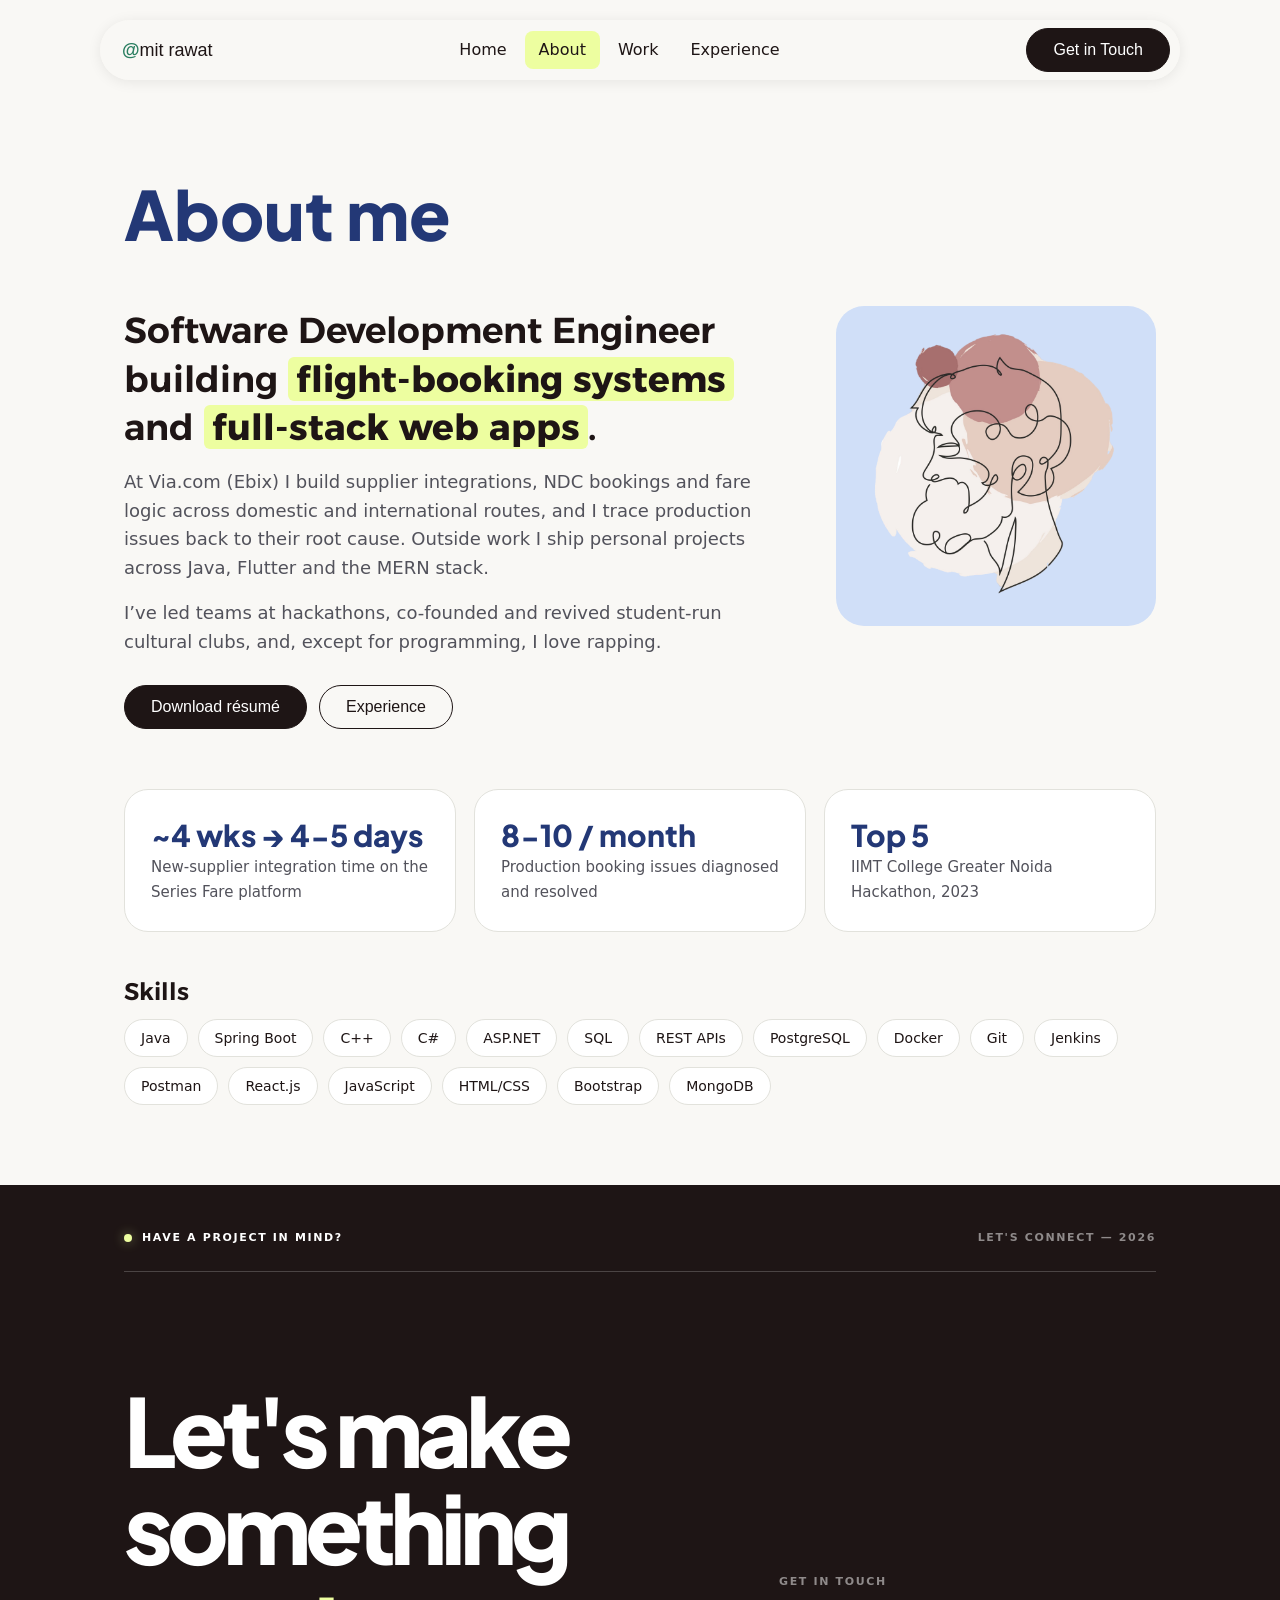
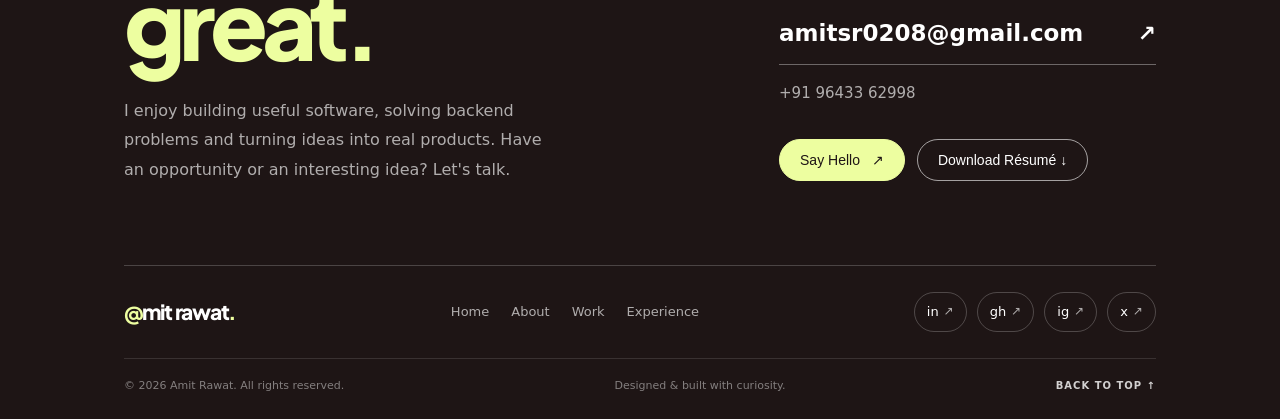
==== about.html @ 2f09c6d2 "first commit" ====
<!DOCTYPE html>
<html lang="en">

<head>
    <meta charset="UTF-8">
    <meta name="viewport" content="width=device-width, initial-scale=1.0">
    <title>About | Amit Rawat</title>
    <link rel="preconnect" href="https://fonts.googleapis.com">
    <link rel="preconnect" href="https://fonts.gstatic.com" crossorigin>
    <link
        href="https://fonts.googleapis.com/css2?family=Alexandria:wght@400;500;600&family=Plus+Jakarta+Sans:wght@500;800&display=swap"
        rel="stylesheet">
    <link href="https://api.fontshare.com/v2/css?f[]=satoshi@400,500,700&display=swap" rel="stylesheet">
    <link rel="stylesheet" href="https://cdnjs.cloudflare.com/ajax/libs/font-awesome/4.7.0/css/font-awesome.min.css">
    <link rel="stylesheet" href="styles.css">
</head>

<body>
    <header class="nav"><a class="logo" href="#" title="click me"><span><span class="clr">@</span>mit rawat</span></a>
        <nav class="links" id="links"><a href="index.html">Home</a><a href="about.html" class=on>About</a><a
                href="work.html">Work</a><a href="experience.html">Experience</a></nav><a class="btn fill"
            href="index.html#contact">Get in Touch</a><button class="burger" id="burger" aria-label="Menu"
            aria-expanded="false"><i class="fa fa-bars"></i></button>
    </header>
    <main>
        <div class="wrap">
            <div class="page-head">
                <h1>About me</h1>
            </div>
            <div class="about">
                <div>
                    <p class="big reveal">Software Development Engineer building <b>flight-booking systems</b> and
                        <b>full-stack web apps</b>.</p>
                    <p class="t reveal">At Via.com (Ebix) I build supplier integrations, NDC bookings and fare logic
                        across domestic and international routes, and I trace production issues back to their root
                        cause. Outside work I ship personal projects across Java, Flutter and the MERN stack.</p>
                    <p class="t reveal">I’ve led teams at hackathons, co-founded and revived student-run cultural clubs,
                        and, except for programming, I love rapping.</p>
                    <div class="acts"><a class="btn fill" href="./resume/amitResume2026.pdf" download>Download
                            résumé</a><a class="btn" href="experience.html">Experience</a></div>
                </div>
                <img src="./images/portrait2.png" alt="Amit Rawat" width="320">
            </div>
            <div class="stats">
                <div class="stat reveal"><b>~4 wks → 4-5 days</b><span>New-supplier integration time on the Series Fare
                        platform</span></div>
                <div class="stat reveal"><b>8-10 / month</b><span>Production booking issues diagnosed and
                        resolved</span></div>
                <div class="stat reveal"><b>Top 5</b><span>IIMT College Greater Noida Hackathon, 2023</span></div>
            </div>
            <h3 class="sub">Skills</h3>
            <div class="chips"><span>Java</span><span>Spring
                    Boot</span><span>C++</span><span>C#</span><span>ASP.NET</span><span>SQL</span><span>REST
                    APIs</span><span>PostgreSQL</span><span>Docker</span><span>Git</span><span>Jenkins</span><span>Postman</span><span>React.js</span><span>JavaScript</span><span>HTML/CSS</span><span>Bootstrap</span><span>MongoDB</span>
            </div>
            <div style="height:40px"></div>
        </div>
    </main>
    
<footer class="contact" id="contact">
    <div class="wrap contact-main">
        <div class="contact-top">
            <span class="contact-eyebrow">
                <span class="status-dot"></span>
                HAVE A PROJECT IN MIND?
            </span>
            <span class="contact-index">LET'S CONNECT — 2026</span>
        </div>

        <div class="contact-content">
            <div class="contact-heading">
                <h2>Let's make<br>something <span>great.</span></h2>
                <p>
                    I enjoy building useful software, solving backend
                    problems and turning ideas into real products.
                    Have an opportunity or an interesting idea?
                    Let's talk.
                </p>
            </div>

            <div class="contact-side">
                <span class="contact-label">GET IN TOUCH</span>

                <a class="contact-email"
                   href="mailto:amitsr0208@gmail.com?subject=Let's%20Connect">
                    amitsr0208@gmail.com
                    <span class="contact-arrow">↗</span>
                </a>

                <a class="contact-phone" href="tel:+919643362998">
                    +91 96433 62998
                </a>

                <div class="contact-actions">
                    <a class="btn fill"
                       href="mailto:amitsr0208@gmail.com?subject=Let's%20Connect">
                        Say Hello <span>↗</span>
                    </a>

                    <a class="btn resume-btn"
                       href="./resume/amitResume2026.pdf"
                       download>
                        Download Résumé ↓
                    </a>
                </div>
            </div>
        </div>

        <div class="contact-bottom">
            <a class="footer-brand" href="#">
                <span>@</span>mit rawat<span class="brand-period">.</span>
            </a>

            <div class="footer-nav">
                <a href="index.html">Home</a>
                <a href="about.html">About</a>
                <a href="work.html">Work</a>
                <a href="experience.html">Experience</a>
            </div>

            <div class="footer-socials">
                <a href="https://www.linkedin.com/in/amit-rawat-47713020"
                   target="_blank" rel="noopener noreferrer"
                   aria-label="LinkedIn">in <span>↗</span></a>

                <a href="https://github.com/Rookie0208"
                   target="_blank" rel="noopener noreferrer"
                   aria-label="GitHub">gh <span>↗</span></a>

                <a href="https://www.instagram.com/amitrawat0208"
                   target="_blank" rel="noopener noreferrer"
                   aria-label="Instagram">ig <span>↗</span></a>

                <a href="https://x.com/AmitRawt1"
                   target="_blank" rel="noopener noreferrer"
                   aria-label="X">x <span>↗</span></a>
            </div>
        </div>

        <div class="footer-legal">
            <span>© 2026 Amit Rawat. All rights reserved.</span>
            <span>Designed & built with curiosity.</span>
            <a href="#top" onclick="window.scrollTo({top: 0, behavior: 'smooth'}); return false;">
                BACK TO TOP ↑
            </a>
        </div>
    </div>
</footer>
    <script src="main.js"></script>
</body>

</html>
---- styles.css ----
:root {
  --bg: #f9f8f5;
  --ink: #1e1515;
  --navy: #233876;
  --mute: #52525b;
  --yellow: #edfea0;
  --blue: #d0dff8;
  --purple: #8982ef;
  --line: #e2e2dc;
  --card: #fff;
}
body.dark {
  --bg: #1c1c1e;
  --ink: #ececec;
  --navy: #a9bbff;
  --mute: #a9a9ad;
  --line: #38383b;
  --card: #2a2a2d;
}
* {
  box-sizing: border-box;
  margin: 0;
  padding: 0;
}
html {
  scroll-behavior: smooth;
  scroll-padding-top: 90px;
}
body {
  font-family: Satoshi, system-ui, sans-serif;
  background: var(--bg);
  color: var(--ink);
  line-height: 1.6;
  -webkit-font-smoothing: antialiased;
  transition:
    background 0.3s,
    color 0.3s;
}
a {
  color: inherit;
  text-decoration: none;
}
img {
  max-width: 100%;
  display: block;
}
h1,
h2,
h3 {
  font-family: Alexandria, sans-serif;
  font-weight: 600;
  line-height: 1.2;
}
.jk {
  font-family: "Plus Jakarta Sans", sans-serif;
}
/* nav */
.nav {
  position: fixed;
  top: 20px;
  left: 50%;
  transform: translateX(-50%);
  z-index: 20;
  width: min(1080px, calc(100% - 24px));
  display: flex;
  align-items: center;
  justify-content: space-between;
  gap: 14px;
  padding: 8px 10px 8px 22px;
  background: color-mix(in srgb, var(--bg) 92%, transparent);
  backdrop-filter: blur(12px);
  border-radius: 114px;
  box-shadow: 0 2px 14px rgba(0, 0, 0, 0.08);
}
.logo {
  font:
    500 18px Satoshi,
    sans-serif;
  cursor: pointer;
}
.logo .clr {
  font-weight: 700;
}
.links {
  display: flex;
  gap: 4px;
}
.links a {
  padding: 6px 14px;
  border-radius: 8px;
  font-weight: 500;
  transition: background 0.2s;
}
.links a:hover,
.links a.on {
  background: var(--yellow);
  color: #1e1515;
}
.btn {
  display: inline-block;
  padding: 12px 26px;
  border-radius: 40px;
  font:
    500 16px Satoshi,
    sans-serif;
  border: 1.5px solid var(--ink);
  cursor: pointer;
  transition: transform 0.2s;
  background: transparent;
  color: var(--ink);
}
.btn:hover {
  transform: translateY(-2px);
}
.btn.fill {
  background: #1e1515;
  color: #fff;
  border-color: #1e1515;
}
body.dark .btn.fill {
  background: #ececec;
  color: #1c1c1e;
  border-color: #ececec;
}
.burger {
  display: none;
  background: none;
  border: 0;
  font-size: 22px;
  color: var(--ink);
  cursor: pointer;
  padding: 6px 10px;
}
.wrap {
  max-width: 1080px;
  margin: 0 auto;
  padding: 0 24px;
}
/* hero: one screen */
.hero {
  min-height: 100vh;
  min-height: 100svh;
  display: flex;
  align-items: center;
  padding: 100px 0 56px;
  position: relative;
}
.hero .wrap {
  width: 100%;
  display: grid;
  grid-template-columns: 1fr auto;
  gap: 48px;
  align-items: center;
}
.hi {
  font-size: 15px;
  letter-spacing: 0.12em;
  text-transform: uppercase;
  color: var(--mute);
}
.hero h1 {
  font:
    500 clamp(44px, 7.4vw, 88px)/1.08 "Plus Jakarta Sans",
    sans-serif;
  color: var(--navy);
  letter-spacing: -1px;
  margin: 10px 0 10px;
}
.hero h1 b {
  font-weight: 800;
}
.hero h2 {
  font:
    500 clamp(18px, 2.2vw, 26px) Alexandria,
    sans-serif;
  color: var(--ink);
}
.lead {
  font-size: clamp(17px, 1.6vw, 20px);
  color: var(--mute);
  max-width: 540px;
  margin-top: 14px;
}
.acts {
  display: flex;
  gap: 12px;
  margin-top: 28px;
  flex-wrap: wrap;
}
.arc {
  position: relative;
  width: min(320px, 42vh);
  aspect-ratio: 1;
}
.arc svg {
  position: absolute;
  inset: 0;
  width: 100%;
  height: 100%;
  animation: spin 26s linear infinite;
}
.arc text {
  font:
    500 9.4px Alexandria,
    sans-serif;
  letter-spacing: 2.5px;
  fill: var(--mute);
}
.arc .ph {
  position: absolute;
  inset: 18%;
  border-radius: 50%;
  background: var(--blue);
  overflow: hidden;
}
.arc .ph img {
  width: 100%;
  height: 100%;
  object-fit: cover;
}
.cue {
  position: absolute;
  bottom: 22px;
  left: 50%;
  transform: translateX(-50%);
  font-size: 13px;
  letter-spacing: 0.14em;
  text-transform: uppercase;
  color: var(--mute);
}
@keyframes spin {
  to {
    transform: rotate(360deg);
  }
}
/* sliding taglines */

/* Scroll-linked sliding taglines */
.slide {
    overflow: hidden;
    min-height: 62vh;
    display: flex;
    flex-direction: column;
    justify-content: center;
    gap: 10px;
    padding: 10vh 0;
}

.line {
    display: flex;
    width: 100%;
    padding: 0 5vw;
    overflow: hidden;
}

.l1 {
    justify-content: flex-start;
}

.l2 {
    justify-content: flex-end;
}

.line span {
    display: block;
    font: 600 clamp(26px, 4.8vw, 66px)/1.25 Alexandria, sans-serif;
    color: var(--ink);
    opacity: 0.8;
    white-space: nowrap;
    will-change: transform;
}

/* Respect reduced-motion preferences */
@media (prefers-reduced-motion: reduce) {
    .line span {
        transform: none !important;
        will-change: auto;
    }
}

@media (max-width: 820px) {
    .line span {
        white-space: normal;
    }

    .line {
        padding: 0 20px;
    }
}

/* projects */
.projects {
  padding: 90px 0 40px;
}
.sec-t {
  font:
    800 clamp(32px, 4.6vw, 52px) "Plus Jakarta Sans",
    sans-serif;
  color: var(--navy);
  text-align: center;
  margin-bottom: 12px;
}
.sec-s {
  text-align: center;
  color: var(--mute);
  font-size: 19px;
  max-width: 640px;
  margin: 0 auto 48px;
}
.stack {
  max-width: 1200px;
  margin: 0 auto;
  padding: 0 20px 14vh;
  display: grid;
  gap: 6vh;
}
.pcard {
  --tc: #fff;
  color: var(--tc);
  position: sticky;
  top: calc(84px + var(--i) * 28px);
  min-height: 78vh;
  border-radius: 36px;
  padding: clamp(24px, 4vw, 52px);
  display: grid;
  grid-template-columns: 0.8fr 1.2fr;
  gap: 40px;
  align-items: center;
  box-shadow: 0 0 30px rgba(0, 0, 0, 0.18);
}
.flat .pcard {
  position: relative;
  top: 0;
  min-height: 68vh;
}
.pcard .no {
  font: 500 15px Alexandria;
  letter-spacing: 0.2em;
  opacity: 0.6;
}
.pcard h3 {
  font-size: clamp(34px, 4.6vw, 64px);
  margin: 10px 0 8px;
  color: var(--tc);
}
.pcard h4 {
  font: 500 17px Satoshi;
  opacity: 0.8;
  margin-bottom: 16px;
}
.pcard p {
  opacity: 0.85;
  margin-bottom: 16px;
  max-width: 440px;
}
.tags span {
  display: inline-block;
  border: 1px solid currentColor;
  opacity: 0.75;
  border-radius: 30px;
  padding: 3px 13px;
  margin: 0 6px 6px 0;
  font-size: 13px;
}
.pcard .btn {
  color: var(--tc);
  border-color: var(--tc);
  margin-top: 10px;
}
.pimg {
  display: flex;
  align-items: center;
  justify-content: center;
  height: 100%;
}
.pimg img {
  width: 100%;
  max-height: 64vh;
  object-fit: contain;
  border-radius: 22px;
}
.p1 {
  background: #2c2c2c;
}
.p2 {
  background: #fdfdfe;
  --tc: #1e1515;
  box-shadow:
    0 0 30px rgba(0, 0, 0, 0.18),
    inset 0 0 0 1px #e2e2dc;
}
.p3 {
  background: #3f698e;
}
.p4 {
  background: #d74383;
}
/* inner pages */
.page-head {
  padding: 170px 0 20px;
}
.page-head h1 {
  font:
    800 clamp(34px, 6vw, 68px) "Plus Jakarta Sans",
    sans-serif;
  color: var(--navy);
}
.page-head p {
  color: var(--mute);
  font-size: 20px;
  max-width: 640px;
  margin-top: 10px;
}
.about {
  display: grid;
  grid-template-columns: 1fr 320px;
  gap: 48px;
  align-items: start;
  padding: 30px 0 40px;
}
.big {
  font: 600 clamp(24px, 3.2vw, 36px)/1.35 Alexandria;
}
.big b {
  background: var(--yellow);
  color: #1e1515;
  padding: 0 8px;
  border-radius: 6px;
}
.about p.t {
  color: var(--mute);
  margin-top: 16px;
  font-size: 18px;
}
.about img {
  border-radius: 28px;
  background: var(--blue);
}
.stats {
  display: grid;
  grid-template-columns: repeat(3, 1fr);
  gap: 18px;
  margin: 20px 0 10px;
}
.stat {
  border-radius: 24px;
  padding: 26px;
  background: var(--card);
  border: 1px solid var(--line);
}
.stat b {
  display: block;
  font: 800 30px "Plus Jakarta Sans";
  color: var(--navy);
}
.stat span {
  color: var(--mute);
  font-size: 15px;
}
.sub {
  font-size: 24px;
  margin: 46px 0 8px;
}
.chips {
  display: flex;
  flex-wrap: wrap;
  gap: 10px;
  margin-top: 12px;
}
.chips span {
  padding: 7px 16px;
  border: 1px solid var(--line);
  background: var(--card);
  border-radius: 30px;
  font-weight: 500;
  font-size: 14px;
}
.tl {
  list-style: none;
  border-left: 2px solid var(--line);
  padding-left: 28px;
  display: grid;
  gap: 40px;
  margin-top: 22px;
}
.tl > li {
  position: relative;
  display: grid;
  grid-template-columns: 190px 1fr;
  gap: 18px;
}
.tl > li::before {
  content: "";
  position: absolute;
  left: -37px;
  top: 8px;
  width: 14px;
  height: 14px;
  border-radius: 50%;
  background: var(--purple);
  border: 3px solid var(--bg);
}
.when {
  color: var(--mute);
  font-size: 15px;
}
.tl h3 {
  font-size: 22px;
}
.tl h3 small {
  font: 500 16px Satoshi;
  color: var(--mute);
}
.tl ul {
  margin: 10px 0 0 18px;
  color: var(--mute);
}
.tl li li {
  margin-bottom: 5px;
}
.tl .tech {
  margin-top: 10px;
  font-size: 14px;
  color: var(--ink);
}
.pgrid {
  display: grid;
  grid-template-columns: repeat(2, 1fr);
  gap: 22px;
  margin-top: 20px;
}
.pt {
  border-radius: 24px;
  padding: 26px 28px;
  background: var(--card);
  border: 1px solid var(--line);
}
.pt h3 {
  font-size: 24px;
  margin-bottom: 8px;
}
.pt p {
  color: var(--mute);
  margin-bottom: 12px;
  font-size: 16px;
}
.pt .tags span {
  opacity: 1;
  border-color: var(--line);
}
/* contact: >60% of screen */

/* =========================================
   CONTACT & FOOTER
========================================= */

.contact {
    --footer-bg: #1e1515;
    background: var(--footer-bg);
    color: #fff;
    min-height: auto;
    display: block;
    padding: 44px 0 24px;
    margin-top: 40px;
    overflow: hidden;
}

.contact .contact-main {
    width: 100%;
}

.contact-top {
    display: flex;
    justify-content: space-between;
    align-items: center;
    gap: 16px;
    padding-bottom: 24px;
    border-bottom: 1px solid rgba(255, 255, 255, 0.2);
}

.contact-eyebrow,
.contact-index,
.contact-label {
    font-size: 11px;
    font-weight: 600;
    letter-spacing: 0.15em;
}

.contact-eyebrow {
    display: inline-flex;
    align-items: center;
    gap: 10px;
}

.status-dot {
    width: 8px;
    height: 8px;
    border-radius: 50%;
    background: #edfea0;
    box-shadow: 0 0 12px rgba(237, 254, 160, 0.45);
}

.contact-index {
    color: rgba(255, 255, 255, 0.5);
}

.contact-content {
    display: grid;
    grid-template-columns: 1.2fr 0.8fr;
    gap: clamp(36px, 7vw, 100px);
    align-items: end;
    padding: clamp(55px, 9vw, 110px) 0 80px;
}

.contact-heading h2 {
    font-family: "Plus Jakarta Sans", sans-serif;
    font-size: clamp(46px, 7.4vw, 96px);
    font-weight: 800;
    line-height: 1.02;
    letter-spacing: -0.065em;
    color: #fff;
}

.contact-heading h2 span {
    color: #edfea0;
}

.contact-heading p {
    max-width: 420px;
    margin-top: 24px;
    color: rgba(255, 255, 255, 0.65);
    font-size: 16px;
    line-height: 1.85;
}

.contact-side {
    display: flex;
    flex-direction: column;
    align-items: flex-start;
    gap: 16px;
    padding-bottom: 4px;
}

.contact-label {
    margin-bottom: 8px;
    color: rgba(255, 255, 255, 0.5);
}

.contact-email {
    display: flex;
    align-items: center;
    justify-content: space-between;
    gap: 14px;
    width: 100%;
    padding-bottom: 12px;
    border-bottom: 1px solid rgba(255, 255, 255, 0.35);
    font-size: clamp(16px, 2vw, 23px);
    font-weight: 600;
    overflow-wrap: anywhere;
    transition: color 0.25s, border-color 0.25s;
}

.contact-arrow {
    flex-shrink: 0;
    font-size: 22px;
    transition: transform 0.25s;
}

.contact-email:hover {
    color: #edfea0;
    border-color: #edfea0;
}

.contact-email:hover .contact-arrow {
    transform: translate(4px, -4px);
}

.contact-phone {
    font-size: 15px;
    color: rgba(255, 255, 255, 0.65);
    transition: color 0.2s;
}

.contact-phone:hover {
    color: #fff;
}

.contact-actions {
    display: flex;
    flex-wrap: wrap;
    gap: 12px;
    margin-top: 18px;
}

.contact .btn {
    display: inline-flex;
    align-items: center;
    justify-content: center;
    gap: 12px;
    padding: 12px 20px;
    border: 1px solid rgba(255, 255, 255, 0.6);
    border-radius: 40px;
    color: #fff;
    font-size: 14px;
    transition: transform 0.2s, background 0.2s, color 0.2s;
}

.contact .btn:hover {
    transform: translateY(-3px);
}

.contact .btn.fill {
    background: #edfea0;
    color: #1e1515;
    border-color: #edfea0;
}

.contact .btn.fill:hover {
    background: #fff;
    border-color: #fff;
}

.contact .resume-btn:hover {
    background: #fff;
    color: #1e1515;
}

.contact-bottom {
    display: flex;
    justify-content: space-between;
    align-items: center;
    flex-wrap: wrap;
    gap: 24px;
    padding: 26px 0;
    border-top: 1px solid rgba(255, 255, 255, 0.2);
}

.footer-brand {
    font-family: "Plus Jakarta Sans", sans-serif;
    font-size: 21px;
    font-weight: 800;
    letter-spacing: -0.06em;
}

.footer-brand > span:first-child {
    color: #edfea0;
}

.footer-brand .brand-period {
    color: #edfea0;
}

.footer-nav,
.footer-socials {
    display: flex;
    flex-wrap: wrap;
    align-items: center;
    gap: 22px;
}

.footer-nav a {
    color: rgba(255, 255, 255, 0.65);
    font-size: 13px;
    transition: color 0.2s;
}

.footer-nav a:hover {
    color: #edfea0;
}

.footer-socials {
    gap: 10px;
}

.footer-socials a {
    display: inline-flex;
    align-items: center;
    gap: 5px;
    padding: 9px 12px;
    border: 1px solid rgba(255, 255, 255, 0.22);
    border-radius: 30px;
    font-size: 13px;
    transition: background 0.2s, color 0.2s, border-color 0.2s;
}

.footer-socials a span {
    font-size: 12px;
    opacity: 0.65;
}

.footer-socials a:hover {
    background: #edfea0;
    color: #1e1515;
    border-color: #edfea0;
}

.footer-legal {
    display: flex;
    justify-content: space-between;
    align-items: center;
    flex-wrap: wrap;
    gap: 12px 24px;
    padding-top: 18px;
    border-top: 1px solid rgba(255, 255, 255, 0.12);
    color: rgba(255, 255, 255, 0.45);
    font-size: 11px;
}

.footer-legal a {
    color: rgba(255, 255, 255, 0.8);
    font-size: 10px;
    font-weight: 600;
    letter-spacing: 0.1em;
    transition: color 0.2s;
}

.footer-legal a:hover {
    color: #edfea0;
}

/* Responsive footer */
@media (max-width: 820px) {
    .contact {
        padding-top: 30px;
    }

    .contact-content {
        grid-template-columns: 1fr;
        gap: 44px;
        padding: 65px 0 55px;
    }

    .contact-heading h2 {
        font-size: clamp(46px, 10vw, 76px);
    }

    .contact-heading p {
        max-width: 500px;
    }

    .contact-side {
        max-width: 500px;
        width: 100%;
    }

    .contact-bottom {
        align-items: flex-start;
        gap: 24px;
    }

    .footer-nav {
        gap: 12px 18px;
    }
}

@media (max-width: 480px) {
    .contact-top {
        align-items: flex-start;
        flex-direction: column;
        gap: 8px;
    }

    .contact-content {
        padding: 52px 0 42px;
    }

    .contact-actions {
        width: 100%;
    }

    .contact-actions .btn {
        padding: 11px 15px;
        font-size: 13px;
    }

    .contact-bottom {
        flex-direction: column;
        gap: 22px;
    }

    .footer-nav {
        gap: 14px;
    }

    .footer-socials {
        gap: 8px;
    }

    .footer-legal {
        flex-direction: column;
        align-items: flex-start;
        gap: 10px;
    }
}

@media (prefers-reduced-motion: reduce) {
    .contact *,
    .contact *::before,
    .contact *::after {
        scroll-behavior: auto !important;
        transition: none !important;
    }
}

/* Navigation transitions */
#site-nav {
    transition:
        top 0.35s ease,
        left 0.35s ease,
        width 0.35s ease,
        padding 0.35s ease,
        border-radius 0.35s ease,
        background 0.35s ease,
        box-shadow 0.35s ease,
        transform 0.35s ease;
}

/* 80% opaque glass navigation */
#site-nav.nav-compact {
    position: fixed;
    top: 18px;
    left: 50%;
    transform: translateX(-50%);
    z-index: 1000;

    width: max-content;
    max-width: calc(100% - 28px);
    padding: 12px 24px;

    background: rgba(255, 255, 255, 0.8);
    backdrop-filter: blur(16px);
    -webkit-backdrop-filter: blur(16px);

    border: 1px solid rgba(128, 128, 128, 0.18);
    border-radius: 999px;
    box-shadow: 0 8px 30px rgba(0, 0, 0, 0.1);

    display: flex;
    align-items: center;
    justify-content: center;
}

/* Hide the logo, contact button and burger in compact mode */
#site-nav.nav-compact .logo,
#site-nav.nav-compact .nav-contact,
#site-nav.nav-compact .burger {
    display: none !important;
}

/* Only the four navigation links remain */
#site-nav.nav-compact #links {
    display: flex !important;
    align-items: center;
    justify-content: center;
    gap: clamp(16px, 3vw, 30px);
    margin: 0;
    padding: 0;
}

/* Compact link styling */
#site-nav.nav-compact #links a {
    white-space: nowrap;
    font-size: 14px;
}

/* Mobile adjustments */
@media (max-width: 600px) {
    #site-nav.nav-compact {
        top: 12px;
        padding: 10px 16px;
        max-width: calc(100% - 20px);
    }

    #site-nav.nav-compact #links {
        gap: clamp(12px, 4vw, 20px);
    }

    #site-nav.nav-compact #links a {
        font-size: 12px;
    }
}
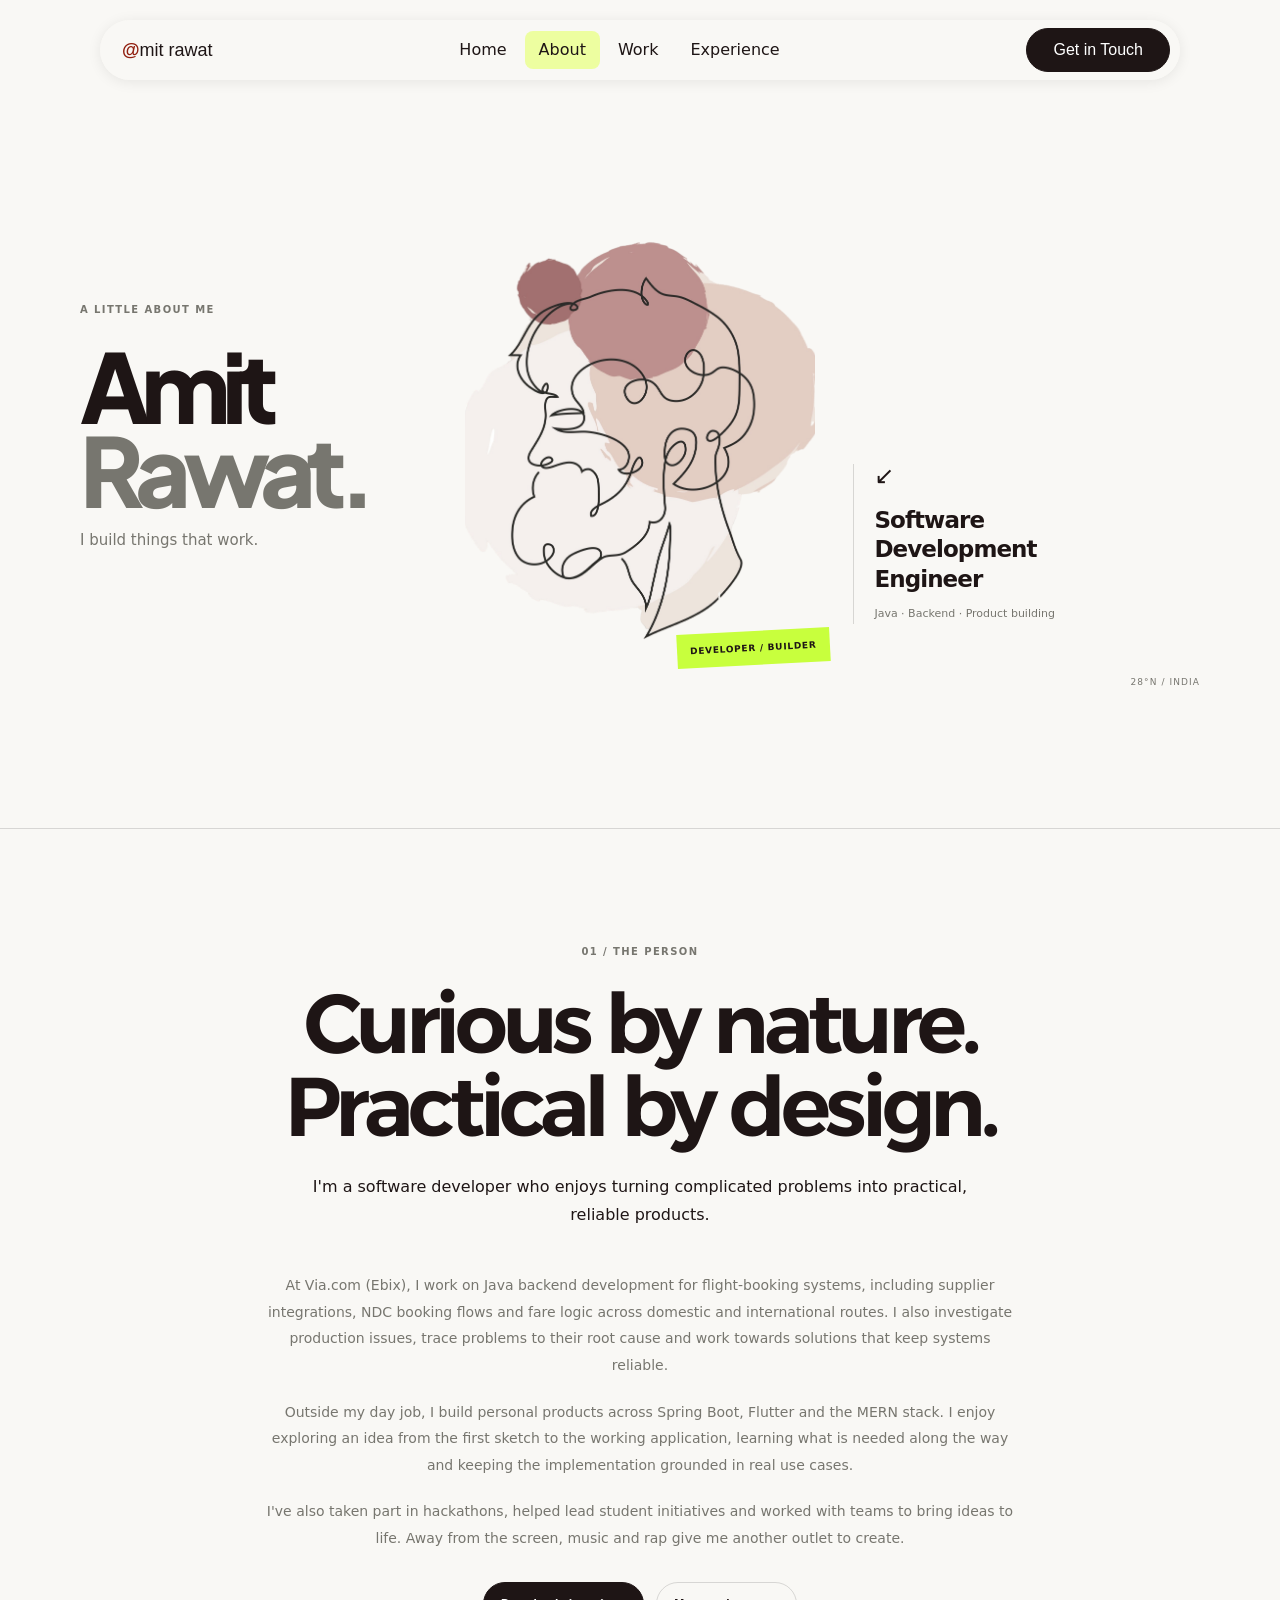
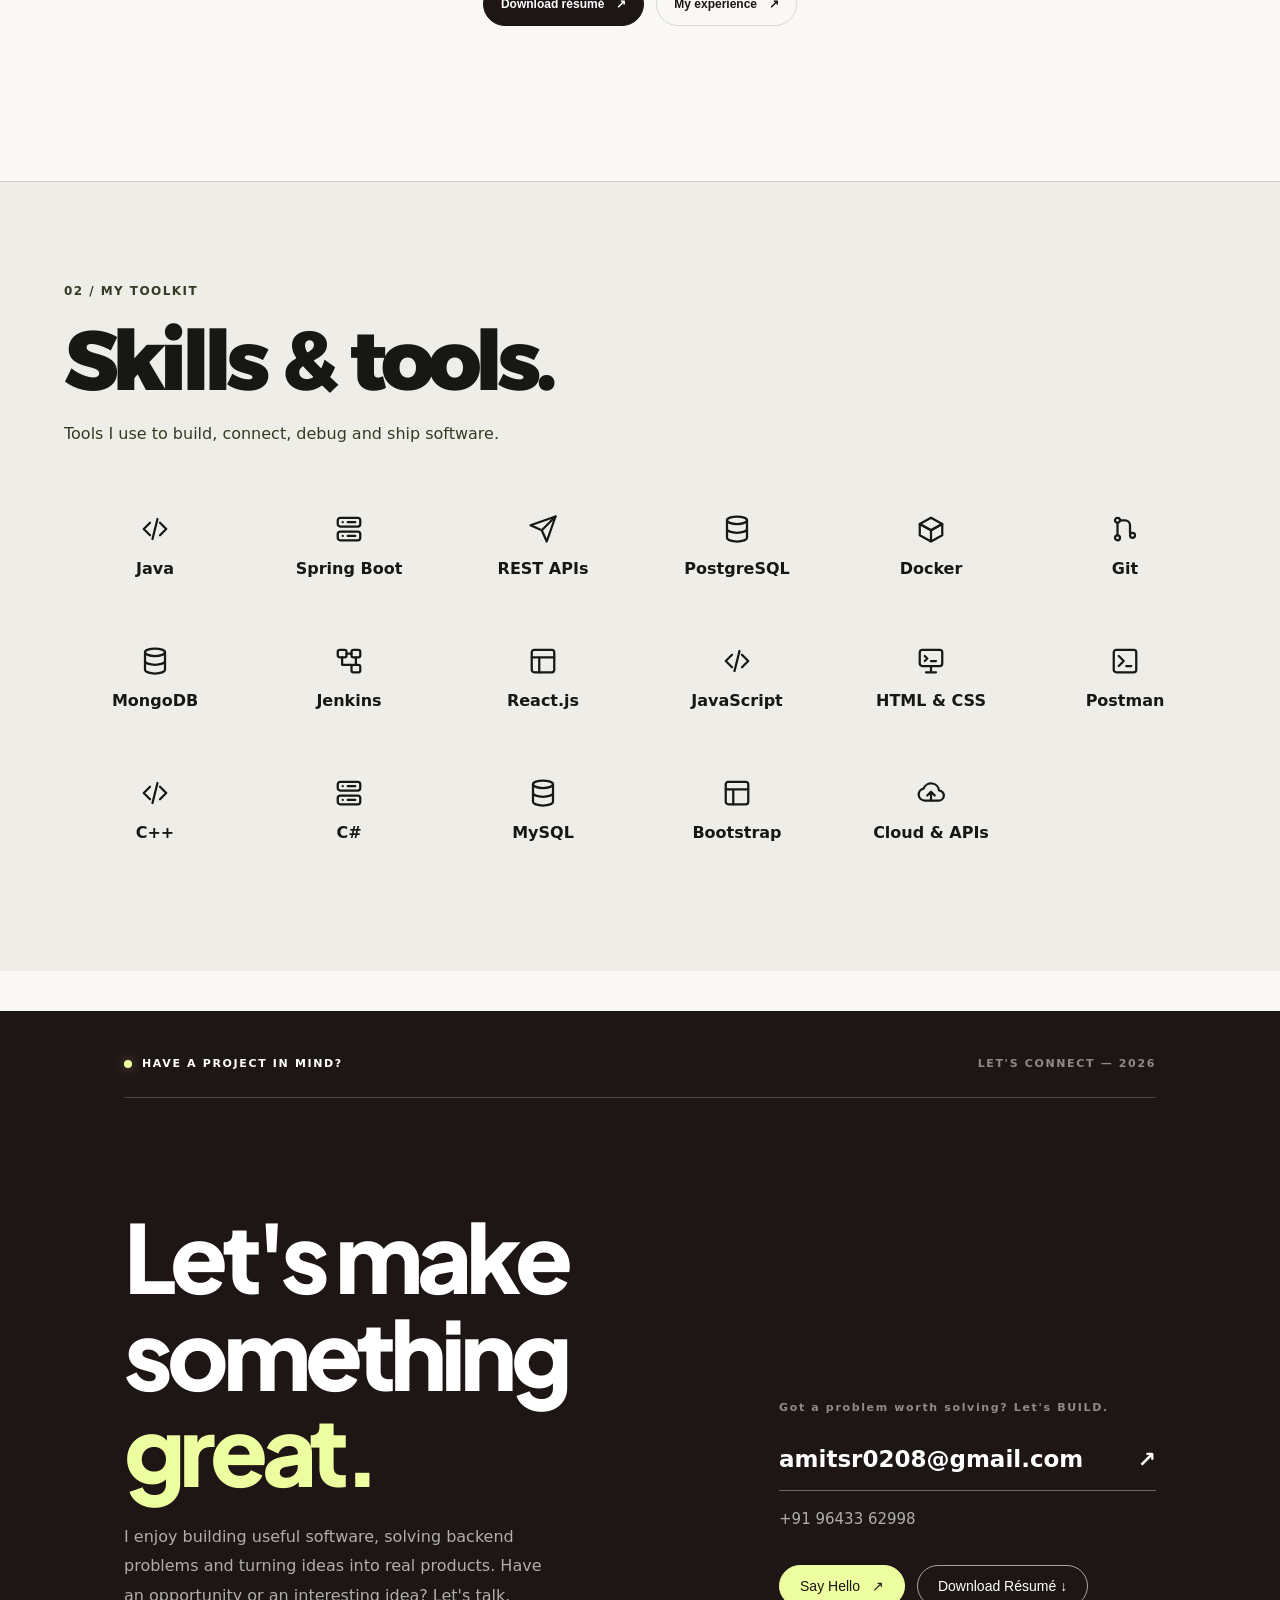
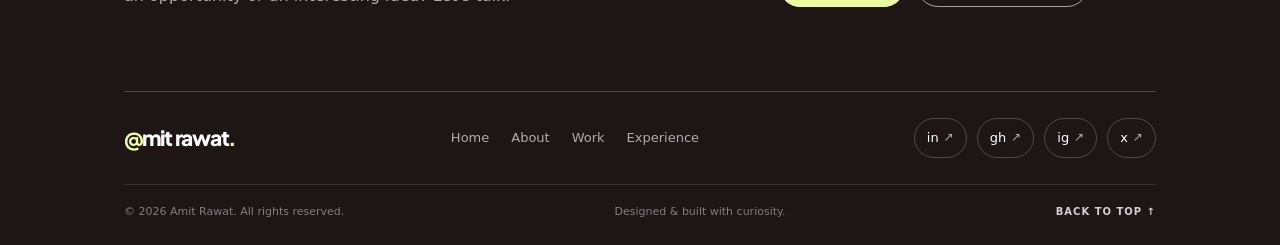
==== commit f0dd8abb: "add about us and responsivness index page" ====
--- a/about.html
+++ b/about.html
@@ -15,137 +15,257 @@
     <link rel="stylesheet" href="styles.css">
 </head>
 
-<body>
+<body id="top">
     <header class="nav"><a class="logo" href="#" title="click me"><span><span class="clr">@</span>mit rawat</span></a>
         <nav class="links" id="links"><a href="index.html">Home</a><a href="about.html" class=on>About</a><a
                 href="work.html">Work</a><a href="experience.html">Experience</a></nav><a class="btn fill"
             href="index.html#contact">Get in Touch</a><button class="burger" id="burger" aria-label="Menu"
             aria-expanded="false"><i class="fa fa-bars"></i></button>
     </header>
-    <main>
-        <div class="wrap">
-            <div class="page-head">
-                <h1>About me</h1>
-            </div>
-            <div class="about">
-                <div>
-                    <p class="big reveal">Software Development Engineer building <b>flight-booking systems</b> and
-                        <b>full-stack web apps</b>.</p>
-                    <p class="t reveal">At Via.com (Ebix) I build supplier integrations, NDC bookings and fare logic
-                        across domestic and international routes, and I trace production issues back to their root
-                        cause. Outside work I ship personal projects across Java, Flutter and the MERN stack.</p>
-                    <p class="t reveal">I’ve led teams at hackathons, co-founded and revived student-run cultural clubs,
-                        and, except for programming, I love rapping.</p>
-                    <div class="acts"><a class="btn fill" href="./resume/amitResume2026.pdf" download>Download
-                            résumé</a><a class="btn" href="experience.html">Experience</a></div>
-                </div>
-                <img src="./images/portrait2.png" alt="Amit Rawat" width="320">
-            </div>
-            <div class="stats">
-                <div class="stat reveal"><b>~4 wks → 4-5 days</b><span>New-supplier integration time on the Series Fare
-                        platform</span></div>
-                <div class="stat reveal"><b>8-10 / month</b><span>Production booking issues diagnosed and
-                        resolved</span></div>
-                <div class="stat reveal"><b>Top 5</b><span>IIMT College Greater Noida Hackathon, 2023</span></div>
-            </div>
-            <h3 class="sub">Skills</h3>
-            <div class="chips"><span>Java</span><span>Spring
-                    Boot</span><span>C++</span><span>C#</span><span>ASP.NET</span><span>SQL</span><span>REST
-                    APIs</span><span>PostgreSQL</span><span>Docker</span><span>Git</span><span>Jenkins</span><span>Postman</span><span>React.js</span><span>JavaScript</span><span>HTML/CSS</span><span>Bootstrap</span><span>MongoDB</span>
-            </div>
-            <div style="height:40px"></div>
+    
+<main class="about-page">
+
+  <!-- ICON SPRITE: self-contained SVG icons; no icon CDN required -->
+  <svg class="icon-sprite" xmlns="http://www.w3.org/2000/svg" aria-hidden="true">
+    <symbol id="skill-code" viewBox="0 0 24 24">
+      <path d="m8 7-5 5 5 5M16 7l5 5-5 5M14 4l-4 16" />
+    </symbol>
+    <symbol id="skill-server" viewBox="0 0 24 24">
+      <rect x="3" y="3" width="18" height="7" rx="2"/>
+      <rect x="3" y="14" width="18" height="7" rx="2"/>
+      <path d="M7 6.5h.01M7 17.5h.01M11 6.5h6M11 17.5h6"/>
+    </symbol>
+    <symbol id="skill-database" viewBox="0 0 24 24">
+      <ellipse cx="12" cy="5" rx="8" ry="3"/>
+      <path d="M4 5v14c0 1.7 3.6 3 8 3s8-1.3 8-3V5M4 12c0 1.7 3.6 3 8 3s8-1.3 8-3"/>
+    </symbol>
+    <symbol id="skill-cloud" viewBox="0 0 24 24">
+      <path d="M7 18h11a4 4 0 0 0 .5-8A6.5 6.5 0 0 0 6 8.5 4.8 4.8 0 0 0 7 18Z"/>
+      <path d="m9 14 3-3 3 3M12 11v7"/>
+    </symbol>
+    <symbol id="skill-git" viewBox="0 0 24 24">
+      <circle cx="6" cy="5" r="2"/>
+      <circle cx="18" cy="17" r="2"/>
+      <circle cx="6" cy="19" r="2"/>
+      <path d="M6 7v10M8 5h4a4 4 0 0 1 4 4v6"/>
+    </symbol>
+    <symbol id="skill-workflow" viewBox="0 0 24 24">
+      <rect x="3" y="3" width="7" height="6" rx="1.5"/>
+      <rect x="14" y="15" width="7" height="6" rx="1.5"/>
+      <rect x="14" y="3" width="7" height="6" rx="1.5"/>
+      <path d="M10 6h4M17.5 9v6M6.5 9v6h8"/>
+    </symbol>
+    <symbol id="skill-send" viewBox="0 0 24 24">
+      <path d="m22 2-7 20-4-9-9-4Z"/>
+      <path d="M22 2 11 13"/>
+    </symbol>
+    <symbol id="skill-monitor" viewBox="0 0 24 24">
+      <rect x="3" y="3" width="18" height="13" rx="2"/>
+      <path d="M8 21h8M12 16v5M7 8l2 2-2 2M12 12h4"/>
+    </symbol>
+    <symbol id="skill-terminal" viewBox="0 0 24 24">
+      <rect x="3" y="3" width="18" height="18" rx="2"/>
+      <path d="m7 8 4 4-4 4M13 16h4"/>
+    </symbol>
+    <symbol id="skill-layout" viewBox="0 0 24 24">
+      <rect x="3" y="3" width="18" height="18" rx="2"/>
+      <path d="M3 9h18M9 9v12"/>
+    </symbol>
+    <symbol id="skill-box" viewBox="0 0 24 24">
+      <path d="m12 3 9 5-9 5-9-5 9-5Z"/>
+      <path d="m3 8 9 5 9-5M3 8v9l9 5 9-5V8M12 13v9"/>
+    </symbol>
+    <symbol id="skill-file" viewBox="0 0 24 24">
+      <path d="M14 2H6a2 2 0 0 0-2 2v16a2 2 0 0 0 2 2h12a2 2 0 0 0 2-2V8Z"/>
+      <path d="M14 2v6h6M8 13l-2 2 2 2M16 13l2 2-2 2M13 12l-2 6"/>
+    </symbol>
+  </svg>
+
+  <!-- INTRO HERO -->
+  <section class="about-hero" aria-labelledby="about-title">
+    <div class="about-hero-inner">
+
+      <div class="about-name">
+        <span class="about-overline">A LITTLE ABOUT ME</span>
+        <h1 id="about-title">Amit<br/><span>Rawat.</span></h1>
+        <p>I build things that work.</p>
+      </div>
+
+      <div class="about-portrait">
+        <img src="./images/portrait2.png" alt="Portrait of Amit Rawat" />
+        <span class="portrait-index">DEVELOPER / BUILDER</span>
+      </div>
+
+      <div class="about-hero-note">
+        <span class="note-mark">↙</span>
+        <p>Software Development Engineer</p>
+        <span>Java · Backend · Product building</span>
+      </div>
+
+      <span class="about-hero-coordinate">28°N / INDIA</span>
+    </div>
+  </section>
+
+  <!-- ABOUT STORY -->
+ <section class="about-story section-block" id="story">
+    <div class="about-story-heading">
+      <span class="about-overline">01 / THE PERSON</span>
+      <h2>Curious by nature.<br>Practical by design.</h2>
+      <p class="about-lead">
+        I'm a software developer who enjoys turning complicated problems
+        into practical, reliable products.
+      </p>
+    </div>
+
+<div class="about-story-copy">
+  <p>
+    At Via.com (Ebix), I work on Java backend development for flight-booking
+    systems, including supplier integrations, NDC booking flows and fare
+    logic across domestic and international routes. I also investigate
+    production issues, trace problems to their root cause and work towards
+    solutions that keep systems reliable.
+  </p>
+
+  <p>
+    Outside my day job, I build personal products across Spring Boot,
+    Flutter and the MERN stack. I enjoy exploring an idea from the first
+    sketch to the working application, learning what is needed along the
+    way and keeping the implementation grounded in real use cases.
+  </p>
+
+  <p>
+    I've also taken part in hackathons, helped lead student initiatives
+    and worked with teams to bring ideas to life. Away from the screen,
+    music and rap give me another outlet to create.
+  </p>
+
+  <div class="about-story-links">
+    <a class="btn fill" href="./resume/amitResume2026.pdf" download>
+      Download résumé <span>↗</span>
+    </a>
+    <a class="btn" href="experience.html">
+      My experience <span>↗</span>
+    </a>
+  </div>
+</div>
+
+  </section>
+
+  <!-- SKILLS -->
+  
+<!-- SKILLS -->
+<section class="skills-section section-block" id="skills">
+  <div class="skills-heading">
+    <span class="about-overline">02 / MY TOOLKIT</span>
+    <h2>Skills &amp; tools<span class="skills-period">.</span></h2>
+    <p>Tools I use to build, connect, debug and ship software.</p>
+  </div>
+
+  <div class="skills-grid">
+    <div class="skill-item"><svg><use href="#skill-code"/></svg><span>Java</span></div>
+    <div class="skill-item"><svg><use href="#skill-server"/></svg><span>Spring Boot</span></div>
+    <div class="skill-item"><svg><use href="#skill-send"/></svg><span>REST APIs</span></div>
+    <div class="skill-item"><svg><use href="#skill-database"/></svg><span>PostgreSQL</span></div>
+    <div class="skill-item"><svg><use href="#skill-box"/></svg><span>Docker</span></div>
+    <div class="skill-item"><svg><use href="#skill-git"/></svg><span>Git</span></div>
+    <div class="skill-item"><svg><use href="#skill-database"/></svg><span>MongoDB</span></div>
+    <div class="skill-item"><svg><use href="#skill-workflow"/></svg><span>Jenkins</span></div>
+    <div class="skill-item"><svg><use href="#skill-layout"/></svg><span>React.js</span></div>
+    <div class="skill-item"><svg><use href="#skill-code"/></svg><span>JavaScript</span></div>
+    <div class="skill-item"><svg><use href="#skill-monitor"/></svg><span>HTML &amp; CSS</span></div>
+    <div class="skill-item"><svg><use href="#skill-terminal"/></svg><span>Postman</span></div>
+    <div class="skill-item"><svg><use href="#skill-code"/></svg><span>C++</span></div>
+    <div class="skill-item"><svg><use href="#skill-server"/></svg><span>C#</span></div>
+    <div class="skill-item"><svg><use href="#skill-database"/></svg><span>MySQL</span></div>
+    <div class="skill-item"><svg><use href="#skill-layout"/></svg><span>Bootstrap</span></div>
+    <div class="skill-item"><svg><use href="#skill-cloud"/></svg><span>Cloud &amp; APIs</span></div>
+  </div>
+</section>
+
+
+</main>
+
+    <footer class="contact" id="contact">
+        <div class="wrap contact-main">
+            <div class="contact-top">
+                <span class="contact-eyebrow">
+                    <span class="status-dot"></span>
+                    HAVE A PROJECT IN MIND?
+                </span>
+                <span class="contact-index">LET'S CONNECT — 2026</span>
+            </div>
+
+            <div class="contact-content">
+                <div class="contact-heading">
+                    <h2>Let's make<br>something <span>great.</span></h2>
+                    <p>
+                        I enjoy building useful software, solving backend
+                        problems and turning ideas into real products.
+                        Have an opportunity or an interesting idea?
+                        Let's talk.
+                    </p>
+                </div>
+
+                <div class="contact-side">
+                    <span class="contact-label">Got a problem worth solving? Let's BUILD.</span>
+
+                    <a class="contact-email" href="mailto:amitsr0208@gmail.com?subject=Let's%20Connect">
+                        amitsr0208@gmail.com
+                        <span class="contact-arrow">↗</span>
+                    </a>
+
+                    <a class="contact-phone" href="tel:+919643362998">
+                        +91 96433 62998
+                    </a>
+
+                    <div class="contact-actions">
+                        <a class="btn fill" href="mailto:amitsr0208@gmail.com?subject=Let's%20Connect">
+                            Say Hello <span>↗</span>
+                        </a>
+
+                        <a class="btn resume-btn" href="./resume/amitResume2026.pdf" download>
+                            Download Résumé ↓
+                        </a>
+                    </div>
+                </div>
+            </div>
+
+            <div class="contact-bottom">
+                <a class="footer-brand" href="#">
+                    <span>@</span>mit rawat<span class="brand-period">.</span>
+                </a>
+
+                <div class="footer-nav">
+                    <a href="index.html">Home</a>
+                    <a href="about.html">About</a>
+                    <a href="work.html">Work</a>
+                    <a href="experience.html">Experience</a>
+                </div>
+
+                <div class="footer-socials">
+                    <a href="https://www.linkedin.com/in/amit-rawat-47713020" target="_blank" rel="noopener noreferrer"
+                        aria-label="LinkedIn">in <span>↗</span></a>
+
+                    <a href="https://github.com/Rookie0208" target="_blank" rel="noopener noreferrer"
+                        aria-label="GitHub">gh <span>↗</span></a>
+
+                    <a href="https://www.instagram.com/amitrawat0208" target="_blank" rel="noopener noreferrer"
+                        aria-label="Instagram">ig <span>↗</span></a>
+
+                    <a href="https://x.com/AmitRawt1" target="_blank" rel="noopener noreferrer" aria-label="X">x
+                        <span>↗</span></a>
+                </div>
+            </div>
+
+            <div class="footer-legal">
+                <span>© 2026 Amit Rawat. All rights reserved.</span>
+                <span>Designed & built with curiosity.</span>
+                <a href="#top" onclick="window.scrollTo({top: 0, behavior: 'smooth'}); return false;">
+                    BACK TO TOP ↑
+                </a>
+            </div>
         </div>
-    </main>
-    
-<footer class="contact" id="contact">
-    <div class="wrap contact-main">
-        <div class="contact-top">
-            <span class="contact-eyebrow">
-                <span class="status-dot"></span>
-                HAVE A PROJECT IN MIND?
-            </span>
-            <span class="contact-index">LET'S CONNECT — 2026</span>
-        </div>
-
-        <div class="contact-content">
-            <div class="contact-heading">
-                <h2>Let's make<br>something <span>great.</span></h2>
-                <p>
-                    I enjoy building useful software, solving backend
-                    problems and turning ideas into real products.
-                    Have an opportunity or an interesting idea?
-                    Let's talk.
-                </p>
-            </div>
-
-            <div class="contact-side">
-                <span class="contact-label">GET IN TOUCH</span>
-
-                <a class="contact-email"
-                   href="mailto:amitsr0208@gmail.com?subject=Let's%20Connect">
-                    amitsr0208@gmail.com
-                    <span class="contact-arrow">↗</span>
-                </a>
-
-                <a class="contact-phone" href="tel:+919643362998">
-                    +91 96433 62998
-                </a>
-
-                <div class="contact-actions">
-                    <a class="btn fill"
-                       href="mailto:amitsr0208@gmail.com?subject=Let's%20Connect">
-                        Say Hello <span>↗</span>
-                    </a>
-
-                    <a class="btn resume-btn"
-                       href="./resume/amitResume2026.pdf"
-                       download>
-                        Download Résumé ↓
-                    </a>
-                </div>
-            </div>
-        </div>
-
-        <div class="contact-bottom">
-            <a class="footer-brand" href="#">
-                <span>@</span>mit rawat<span class="brand-period">.</span>
-            </a>
-
-            <div class="footer-nav">
-                <a href="index.html">Home</a>
-                <a href="about.html">About</a>
-                <a href="work.html">Work</a>
-                <a href="experience.html">Experience</a>
-            </div>
-
-            <div class="footer-socials">
-                <a href="https://www.linkedin.com/in/amit-rawat-47713020"
-                   target="_blank" rel="noopener noreferrer"
-                   aria-label="LinkedIn">in <span>↗</span></a>
-
-                <a href="https://github.com/Rookie0208"
-                   target="_blank" rel="noopener noreferrer"
-                   aria-label="GitHub">gh <span>↗</span></a>
-
-                <a href="https://www.instagram.com/amitrawat0208"
-                   target="_blank" rel="noopener noreferrer"
-                   aria-label="Instagram">ig <span>↗</span></a>
-
-                <a href="https://x.com/AmitRawt1"
-                   target="_blank" rel="noopener noreferrer"
-                   aria-label="X">x <span>↗</span></a>
-            </div>
-        </div>
-
-        <div class="footer-legal">
-            <span>© 2026 Amit Rawat. All rights reserved.</span>
-            <span>Designed & built with curiosity.</span>
-            <a href="#top" onclick="window.scrollTo({top: 0, behavior: 'smooth'}); return false;">
-                BACK TO TOP ↑
-            </a>
-        </div>
-    </div>
-</footer>
+    </footer>
     <script src="main.js"></script>
 </body>
 
--- a/styles.css
+++ b/styles.css
@@ -32,9 +32,24 @@
   color: var(--ink);
   line-height: 1.6;
   -webkit-font-smoothing: antialiased;
-  transition:
+   opacity: 1;
+    transition: opacity 300ms ease;
+  /* transition:
     background 0.3s,
-    color 0.3s;
+    color 0.3s; */
+}
+body.page-leaving {
+    opacity: 0;
+}
+
+body.page-entering {
+    opacity: 0;
+}
+
+@media (prefers-reduced-motion: reduce) {
+    body {
+        transition: none;
+    }
 }
 a {
   color: inherit;
@@ -978,4 +993,1387 @@
     #site-nav.nav-compact #links a {
         font-size: 12px;
     }
-}+}
+
+
+
+/* About intro section */
+.slide.about-intro {
+min-height: 62vh;
+display: flex;
+align-items: center;
+justify-content: center;
+padding: 10vh 8%;
+overflow: hidden;
+}
+
+.about-intro-content {
+width: 100%;
+max-width: 1000px;
+margin: 0 auto;
+text-align: center;
+}
+
+.about-intro-content h2 {
+font-family: Alexandria, sans-serif;
+font-size: clamp(18px, 2.2vw, 20px);
+font-weight: 200;
+line-height: 1.2;
+margin-bottom: 20px;
+color: var(--ink);
+opacity: 0.9;
+}
+
+.about-intro-content p {
+max-width: 950px;
+margin: 0 auto;
+font-family: Alexandria, sans-serif;
+font-size: clamp(24px, 4vw, 40px);
+font-weight: 400;
+line-height: 1.3;
+text-align: center;
+color: var(--ink);
+/* opacity: 0.9; */
+}
+
+@media (max-width: 820px) {
+.slide.about-intro {
+min-height: 50vh;
+padding: 8vh 6%;
+}
+
+.about-intro-content h2 {
+    margin-bottom: 16px;
+}
+
+.about-intro-content p {
+    font-size: clamp(22px, 4.5vw, 34px);
+    line-height: 1.4;
+}
+
+}
+
+@media (max-width: 480px) {
+.slide.about-intro {
+padding: 60px 24px;
+}
+
+.about-intro-content h2 {
+    font-size: 17px;
+}
+
+.about-intro-content p {
+    font-size: 23px;
+    line-height: 1.45;
+}
+
+}
+
+.about-more {
+    position: relative;
+    display: inline-flex;
+    align-items: center;
+    justify-content: center;
+    gap: 12px;
+    margin-top: 22px;
+    overflow: hidden;
+    isolation: isolate;
+
+    text-decoration: none;
+    transition: color 0.25s ease, gap 0.3s ease;
+}
+
+/* Green layer slides up from below */
+.about-more::before {
+    content: "";
+    position: absolute;
+    inset: 0;
+    z-index: -1;
+
+    background: var(--yellow);
+    transform: translate3d(0, 101%, 0);
+    transition: transform 0.4s cubic-bezier(0.22, 1, 0.36, 1);
+    border-radius: inherit;
+    pointer-events: none;
+}
+
+.about-more:hover::before {
+    transform: translate3d(0, 0, 0);
+}
+
+.about-more:hover {
+    color: var(--ink);
+    gap: 18px;
+}
+
+.about-more span {
+    display: inline-block;
+    transition: transform 0.3s ease;
+}
+
+.about-more:hover span {
+    transform: translate3d(3px, -3px, 0);
+}
+
+.about-more:focus-visible {
+    outline: 2px solid var(--ink);
+    outline-offset: 4px;
+}
+
+
+/* ========================================
+   ABOUT PAGE — INTRO, STORY & SKILL CARDS
+======================================== */
+
+.about-page {
+  --about-ink: var(--ink, #171715);
+  --about-bg: var(--bg, #f7f6f2);
+  --about-muted: #77766f;
+  --about-line: rgba(23, 23, 21, 0.15);
+  --about-accent: #c8ff3d;
+  overflow: clip;
+}
+
+.about-page .icon-sprite {
+  position: absolute;
+  width: 0;
+  height: 0;
+  overflow: hidden;
+  pointer-events: none;
+}
+
+.about-page .about-overline {
+  display: inline-block;
+  font-size: 10px;
+  font-weight: 600;
+  letter-spacing: 0.14em;
+  line-height: 1.6;
+  color: var(--about-muted);
+}
+
+/* Intro hero */
+
+.about-hero {
+  min-height: 690px;
+  min-height: min(850px, 92svh);
+  padding: 135px 30px 75px;
+  display: flex;
+  align-items: center;
+  box-sizing: border-box;
+  background: var(--about-bg);
+}
+
+.about-hero-inner {
+  position: relative;
+  width: min(1120px, 100%);
+  min-height: 470px;
+  margin: 0 auto;
+  display: grid;
+  grid-template-columns: minmax(0, 1fr) minmax(250px, 350px) minmax(0, 1fr);
+  align-items: center;
+  gap: clamp(18px, 3vw, 45px);
+}
+
+.about-name {
+  position: relative;
+  z-index: 2;
+  align-self: center;
+  padding-bottom: 40px;
+}
+
+.about-name h1 {
+  margin: 22px 0 16px;
+  font-family: "Plus Jakarta Sans", "DM Sans", sans-serif;
+  font-size: clamp(3.4rem, 7.5vw, 6.9rem);
+  font-weight: 800;
+  line-height: 0.88;
+  letter-spacing: -0.09em;
+}
+
+.about-name h1 span {
+  color: var(--about-muted);
+}
+
+.about-name > p {
+  max-width: 250px;
+  margin: 0;
+  font-size: 15px;
+  line-height: 1.7;
+  color: var(--about-muted);
+}
+
+.about-portrait {
+  position: relative;
+  z-index: 1;
+  align-self: center;
+  width: 100%;
+  max-width: 350px;
+  justify-self: center;
+}
+
+.about-portrait img {
+  display: block;
+  width: 100%;
+  height: clamp(330px, 43vw, 490px);
+  object-fit: cover;
+  object-position: center top;
+  filter: saturate(0.88);
+  border-radius: 3px;
+}
+
+.portrait-index {
+  position: absolute;
+  right: -15px;
+  bottom: 24px;
+  padding: 10px 13px;
+  background: var(--about-accent);
+  color: var(--about-ink);
+  font-size: 9px;
+  font-weight: 700;
+  letter-spacing: 0.08em;
+  transform: rotate(-3deg);
+}
+
+.about-hero-note {
+  position: relative;
+  align-self: end;
+  margin: 0 0 65px;
+  padding-left: 20px;
+  border-left: 1px solid var(--about-line);
+}
+
+.about-hero-note .note-mark {
+  display: block;
+  margin-bottom: 18px;
+  font-size: 24px;
+  line-height: 1;
+}
+
+.about-hero-note p {
+  max-width: 220px;
+  margin: 0 0 9px;
+  font-size: clamp(17px, 2vw, 23px);
+  font-weight: 600;
+  line-height: 1.3;
+  letter-spacing: -0.04em;
+}
+
+.about-hero-note > span:last-child {
+  display: block;
+  color: var(--about-muted);
+  font-size: 11px;
+  line-height: 1.8;
+}
+
+.about-hero-coordinate {
+  position: absolute;
+  right: 0;
+  bottom: 0;
+  color: var(--about-muted);
+  font-size: 9px;
+  letter-spacing: 0.12em;
+}
+
+/* About story */
+
+.about-page .section-block {
+  padding: clamp(75px, 10vw, 135px) 30px;
+}
+
+.about-story {
+  border-top: 1px solid var(--about-line);
+}
+
+.about-section-label {
+  display: flex;
+  justify-content: space-between;
+  gap: 20px;
+  padding-bottom: 20px;
+  border-bottom: 1px solid var(--about-line);
+  color: var(--about-muted);
+  font-size: 10px;
+  font-weight: 600;
+  letter-spacing: 0.1em;
+}
+
+.about-story-grid {
+  display: grid;
+  grid-template-columns: minmax(0, 0.9fr) minmax(0, 1.1fr);
+  gap: clamp(35px, 9vw, 125px);
+  padding-top: 55px;
+}
+
+.about-story-grid > h2 {
+  margin: 0;
+  font-family: "Plus Jakarta Sans", sans-serif;
+  font-size: clamp(2.2rem, 5vw, 4.5rem);
+  font-weight: 800;
+  line-height: 1.03;
+  letter-spacing: -0.075em;
+}
+
+.about-story-copy {
+  max-width: 650px;
+}
+
+.about-story-copy p {
+  margin: 0 0 23px;
+  color: var(--about-muted);
+  font-size: 14px;
+  line-height: 1.95;
+}
+
+.about-story-copy p.about-lead {
+  margin-bottom: 25px;
+  color: var(--about-ink);
+  font-size: clamp(19px, 2.3vw, 25px);
+  font-weight: 500;
+  line-height: 1.55;
+  letter-spacing: -0.035em;
+}
+
+.about-story-links {
+  display: flex;
+  flex-wrap: wrap;
+  gap: 10px;
+  margin-top: 32px;
+}
+
+.about-story-links .btn {
+  display: inline-flex;
+  align-items: center;
+  justify-content: center;
+  gap: 12px;
+  min-height: 44px;
+  padding: 0 17px;
+  border: 1px solid var(--about-line);
+  border-radius: 999px;
+  color: var(--about-ink);
+  font-size: 12px;
+  font-weight: 600;
+  text-decoration: none;
+  transition: transform 0.2s ease, background 0.2s ease;
+}
+
+.about-story-links .btn:hover {
+  transform: translateY(-2px);
+}
+
+.about-story-links .btn.fill {
+  background: var(--about-ink);
+  border-color: var(--about-ink);
+  color: white;
+}
+
+/* Skills layout */
+
+.skills-section {
+  background: #eeede7;
+  border-top: 1px solid var(--about-line);
+}
+
+.skills-layout {
+  display: grid;
+  grid-template-columns: minmax(220px, 0.72fr) minmax(0, 1.5fr);
+  gap: clamp(35px, 7vw, 100px);
+  align-items: start;
+}
+
+.skills-intro {
+  position: sticky;
+  top: 100px;
+}
+
+.skills-intro h2 {
+  margin: 25px 0 20px;
+  font-family: "Plus Jakarta Sans", sans-serif;
+  font-size: clamp(3.3rem, 7vw, 6rem);
+  font-weight: 800;
+  line-height: 0.88;
+  letter-spacing: -0.09em;
+}
+
+.skills-intro h2 span {
+  color: var(--about-muted);
+}
+
+.skills-intro > p {
+  max-width: 260px;
+  margin: 0;
+  color: var(--about-muted);
+  font-size: 13px;
+  line-height: 1.85;
+}
+
+.skills-count {
+  display: inline-block;
+  margin-top: 30px;
+  padding-top: 13px;
+  border-top: 1px solid var(--about-line);
+  color: var(--about-muted);
+  font-size: 9px;
+  font-weight: 600;
+  letter-spacing: 0.12em;
+}
+
+.skills-content {
+  min-width: 0;
+}
+
+.skill-category + .skill-category {
+  margin-top: 43px;
+}
+
+.skill-category h3 {
+  margin: 0 0 17px;
+  font-family: "Plus Jakarta Sans", sans-serif;
+  font-size: 15px;
+  font-weight: 600;
+  letter-spacing: -0.025em;
+}
+
+.skill-grid {
+  display: grid;
+  grid-template-columns: repeat(3, minmax(0, 1fr));
+  gap: 10px;
+}
+
+.skill-card {
+  display: flex;
+  flex-direction: column;
+  justify-content: space-between;
+  align-items: flex-start;
+  gap: 28px;
+  min-height: 112px;
+  padding: 15px;
+  box-sizing: border-box;
+  border: 1px solid var(--about-line);
+  background: var(--about-bg);
+  transition:
+    transform 0.2s ease,
+    background 0.2s ease,
+    border-color 0.2s ease;
+}
+
+.skill-card:hover {
+  transform: translateY(-4px);
+  border-color: var(--about-ink);
+  background: #fff;
+}
+
+.skill-icon {
+  display: grid;
+  place-items: center;
+  width: 32px;
+  height: 32px;
+  color: var(--about-ink);
+}
+
+.skill-icon svg {
+  display: block;
+  width: 25px;
+  height: 25px;
+  fill: none;
+  stroke: currentColor;
+  stroke-width: 1.6;
+  stroke-linecap: round;
+  stroke-linejoin: round;
+}
+
+.skill-card > span:last-child {
+  font-size: 12px;
+  font-weight: 600;
+  line-height: 1.35;
+}
+
+/* Responsive layout */
+
+@media (max-width: 900px) {
+  .about-hero {
+    min-height: auto;
+    padding-top: 140px;
+  }
+
+  .about-hero-inner {
+    grid-template-columns: minmax(0, 1fr) minmax(220px, 300px);
+    gap: 25px;
+    padding-bottom: 35px;
+  }
+
+  .about-name {
+    align-self: center;
+  }
+
+  .about-name h1 {
+    font-size: clamp(3.4rem, 9vw, 5.8rem);
+  }
+
+  .about-portrait {
+    grid-column: 2;
+    grid-row: 1;
+  }
+
+  .about-hero-note {
+    grid-column: 1 / -1;
+    justify-self: end;
+    width: min(280px, 70%);
+    margin: 0 0 15px;
+  }
+
+  .about-hero-coordinate {
+    bottom: -10px;
+  }
+
+  .skills-layout {
+    grid-template-columns: minmax(180px, 0.7fr) minmax(0, 1.3fr);
+    gap: 35px;
+  }
+
+  .skill-grid {
+    grid-template-columns: repeat(2, minmax(0, 1fr));
+  }
+}
+
+@media (max-width: 600px) {
+  .about-hero {
+    padding: 120px 22px 65px;
+  }
+
+  .about-hero-inner {
+    grid-template-columns: minmax(0, 1fr) minmax(0, 0.9fr);
+    gap: 14px;
+    min-height: 0;
+  }
+
+  .about-name {
+    z-index: 2;
+    padding-bottom: 0;
+    margin-right: -45px;
+  }
+
+  .about-name h1 {
+    font-size: clamp(3rem, 12vw, 4.5rem);
+  }
+
+  .about-name > p {
+    max-width: 180px;
+    font-size: 12px;
+  }
+
+  .about-name .about-overline {
+    font-size: 8px;
+  }
+
+  .about-portrait {
+    width: 100%;
+  }
+
+  .about-portrait img {
+    height: clamp(270px, 78vw, 390px);
+  }
+
+  .portrait-index {
+    right: -7px;
+    bottom: 14px;
+    padding: 8px;
+    font-size: 7px;
+  }
+
+  .about-hero-note {
+    width: auto;
+    margin: 18px 0 0;
+    padding-left: 14px;
+  }
+
+  .about-hero-note .note-mark {
+    margin-bottom: 10px;
+    font-size: 20px;
+  }
+
+  .about-hero-note p {
+    font-size: 16px;
+  }
+
+  .about-hero-note > span:last-child {
+    font-size: 10px;
+  }
+
+  .about-hero-coordinate {
+    right: 0;
+    bottom: -25px;
+    font-size: 8px;
+  }
+
+  .about-page .section-block {
+    padding: 75px 22px;
+  }
+
+  .about-section-label {
+    font-size: 8px;
+  }
+
+  .about-story-grid {
+    grid-template-columns: 1fr;
+    gap: 28px;
+    padding-top: 35px;
+  }
+
+  .about-story-grid > h2 {
+    font-size: clamp(2.4rem, 10vw, 3.7rem);
+  }
+
+  .about-story-copy p {
+    font-size: 13px;
+  }
+
+  .about-story-copy p.about-lead {
+    font-size: 20px;
+  }
+
+  .skills-layout {
+    grid-template-columns: 1fr;
+    gap: 45px;
+  }
+
+  .skills-intro {
+    position: static;
+  }
+
+  .skills-intro h2 {
+    margin-top: 18px;
+    font-size: clamp(3.5rem, 14vw, 5rem);
+  }
+
+  .skills-intro > p {
+    max-width: 340px;
+  }
+
+  .skills-count {
+    margin-top: 18px;
+  }
+
+  .skill-category + .skill-category {
+    margin-top: 32px;
+  }
+
+  .skill-grid {
+    grid-template-columns: repeat(2, minmax(0, 1fr));
+    gap: 8px;
+  }
+
+  .skill-card {
+    min-height: 100px;
+    gap: 22px;
+    padding: 13px;
+  }
+}
+
+@media (prefers-reduced-motion: reduce) {
+  .about-page *,
+  .about-page *::before,
+  .about-page *::after {
+    scroll-behavior: auto !important;
+    transition: none !important;
+  }
+}
+
+
+/* ==========================================
+   SKILLS & TOOLS — REFINED PORTFOLIO THEME
+   ========================================== */
+
+/* ==========================================
+   ABOUT ME — RESTORE CENTERED CONTENT
+   ========================================== */
+
+.about-page .about-story {
+  display: block;
+  width: 100%;
+  box-sizing: border-box;
+  padding: clamp(70px, 9vw, 120px) clamp(20px, 5vw, 64px);
+}
+
+.about-page .about-story-heading {
+  display: block;
+  width: 100%;
+  max-width: 900px;
+  margin: 0 auto 42px;
+  text-align: center;
+}
+
+.about-page .about-story-heading .about-overline {
+  display: block;
+  margin-bottom: 22px;
+}
+
+.about-page .about-story-heading h2 {
+  margin: 0 auto;
+  text-align: center;
+  font-size: clamp(2.6rem, 6.5vw, 5.5rem);
+  line-height: 1;
+  letter-spacing: -0.065em;
+}
+
+.about-page .about-story-heading .about-lead {
+  width: 100%;
+  max-width: 680px;
+  margin: 24px auto 0;
+  text-align: center;
+  line-height: 1.8;
+}
+
+.about-page .about-story-copy {
+  display: block;
+  width: 100%;
+  max-width: 760px;
+  margin: 0 auto;
+  text-align: center;
+}
+
+.about-page .about-story-copy > p {
+  margin: 0 auto 20px;
+  text-align: center;
+  line-height: 1.9;
+}
+
+.about-page .about-story-links {
+  display: flex;
+  justify-content: center;
+  align-items: center;
+  flex-wrap: wrap;
+  gap: 12px;
+  margin-top: 30px;
+}
+
+
+/* ==========================================
+   SKILLS & TOOLS — MINIMAL ICON GRID
+   ========================================== */
+
+.about-page .skills-section {
+  display: block;
+  box-sizing: border-box;
+  width: 100%;
+  padding: clamp(55px, 8vw, 100px) clamp(20px, 5vw, 64px);
+  margin: 40px 0 0;
+  /* background: #c5f36a; */
+  color: #171715;
+}
+
+.about-page .skills-heading {
+  width: 100%;
+  max-width: 900px;
+  margin: 0 0 40px;
+  text-align: left;
+}
+
+.about-page .skills-heading .about-overline {
+  display: block;
+  margin-bottom: 18px;
+  color: #343b24;
+  letter-spacing: 0.12em;
+  font-size: 0.75rem;
+}
+
+.about-page .skills-heading h2 {
+  margin: 0;
+  color: #171715;
+  font-size: clamp(2.8rem, 6.5vw, 5.5rem);
+  font-weight: 800;
+  line-height: 1;
+  letter-spacing: -0.07em;
+}
+
+.about-page .skills-heading h2 .skills-period {
+  color: #171715;
+}
+
+.about-page .skills-heading p {
+  max-width: 500px;
+  margin: 18px 0 0;
+  color: #343b24;
+  line-height: 1.7;
+}
+
+/* Six columns on desktop; no card backgrounds */
+.about-page .skills-grid {
+  display: grid;
+  grid-template-columns: repeat(6, minmax(0, 1fr));
+  gap: 12px;
+  width: 100%;
+  border: none;
+}
+
+.about-page .skill-item {
+  display: flex;
+  flex-direction: column;
+  align-items: center;
+  justify-content: center;
+  gap: 14px;
+
+  min-width: 0;
+  min-height: 120px;
+  padding: 20px 10px;
+  box-sizing: border-box;
+
+  color: #171715;
+  background: transparent;
+  border: none;
+  border-radius: 10px;
+
+  text-align: center;
+  font-size: 1rem;
+  font-weight: 600;
+  line-height: 1.4;
+
+  transition: background-color 200ms ease, transform 200ms ease;
+}
+
+/* Larger, centered icons */
+.about-page .skill-item svg {
+  display: block;
+  width: 30px;
+  height: 30px;
+  flex-shrink: 0;
+  margin: 0 auto;
+
+  fill: none;
+  stroke: #171715;
+  stroke-width: 1.8;
+  stroke-linecap: round;
+  stroke-linejoin: round;
+}
+
+/* Subtle hover effect */
+.about-page .skill-item:hover {
+  background: rgba(255, 255, 255, 0.2);
+  transform: translateY(-3px);
+}
+
+/* Keep labels readable */
+.about-page .skill-item span {
+  display: block;
+  width: 100%;
+  text-align: center;
+  overflow-wrap: anywhere;
+}
+
+/* Tablet */
+@media (max-width: 1000px) {
+  .about-page .skills-grid {
+    grid-template-columns: repeat(4, minmax(0, 1fr));
+    gap: 8px;
+  }
+}
+
+/* Mobile */
+@media (max-width: 600px) {
+  .about-page .about-story {
+    padding: 60px 20px;
+  }
+
+  .about-page .about-story-heading h2 {
+    font-size: clamp(2.5rem, 10vw, 3.8rem);
+  }
+
+  .about-page .about-story-copy > p {
+    font-size: 0.95rem;
+  }
+
+  .about-page .about-story-links {
+    flex-direction: column;
+  }
+
+  .about-page .about-story-links .btn {
+    width: 100%;
+    justify-content: center;
+  }
+
+  .about-page .skills-section {
+    padding: 55px 20px;
+    margin-top: 20px;
+  }
+
+  .about-page .skills-heading {
+    margin-bottom: 28px;
+  }
+
+  .about-page .skills-heading h2 {
+    font-size: clamp(2.5rem, 10vw, 3.8rem);
+  }
+
+  .about-page .skills-grid {
+    grid-template-columns: repeat(3, minmax(0, 1fr));
+    gap: 4px;
+  }
+
+  .about-page .skill-item {
+    min-height: 105px;
+    padding: 15px 5px;
+    gap: 12px;
+    font-size: 0.9rem;
+  }
+
+  .about-page .skill-item svg {
+    width: 27px;
+    height: 27px;
+  }
+}
+
+
+/* ==========================================
+   INDEX PAGE — RESPONSIVE LAYOUT
+   Add this at the VERY BOTTOM of styles.css
+========================================== */
+
+/* Prevent accidental horizontal scrolling */
+html,
+body {
+    width: 100%;
+    max-width: 100%;
+}
+
+body {
+    overflow-x: clip;
+}
+
+img,
+svg {
+    max-width: 100%;
+}
+
+.hero,
+.about-intro,
+.projects,
+.contact {
+    min-width: 0;
+}
+
+/* Tablet and smaller laptops */
+@media (max-width: 900px) {
+    /* Navigation */
+    .nav {
+        top: 12px;
+        width: calc(100% - 32px);
+        padding: 10px 16px;
+        gap: 12px;
+    }
+
+    .logo {
+        font-size: 17px;
+    }
+
+    .links a {
+        padding: 7px 10px;
+        font-size: 13px;
+    }
+
+    .nav-contact {
+        padding: 10px 16px;
+        font-size: 14px;
+        white-space: nowrap;
+    }
+
+    /* Hero */
+    .hero {
+        min-height: 100svh;
+        padding: 115px 0 65px;
+    }
+
+    .hero .wrap {
+        grid-template-columns: minmax(0, 1fr) minmax(220px, 300px);
+        gap: 28px;
+    }
+
+    .arc {
+        width: 100%;
+        max-width: 300px;
+    }
+
+    /* Projects */
+    .projects {
+        padding-top: 70px;
+    }
+
+    .stack {
+        padding-right: 24px;
+        padding-left: 24px;
+        gap: 32px;
+    }
+
+    .pcard {
+        top: calc(76px + var(--i) * 12px);
+        min-height: 620px;
+        padding: 30px;
+        grid-template-columns: minmax(0, 0.9fr) minmax(0, 1.1fr);
+        gap: 24px;
+        border-radius: 28px;
+    }
+
+    .pimg img {
+        max-height: 52vh;
+        border-radius: 16px;
+    }
+
+    /* Footer */
+    .contact .wrap {
+        padding-right: 24px;
+        padding-left: 24px;
+    }
+}
+
+/* Mobile navigation and layout */
+@media (max-width: 700px) {
+    /* Navigation bar */
+    .nav {
+        top: 12px;
+        width: calc(100% - 24px);
+        padding: 10px 12px 10px 18px;
+        border-radius: 24px;
+        flex-wrap: wrap;
+        gap: 8px;
+    }
+
+    .logo {
+        font-size: 17px;
+        margin-right: auto;
+    }
+
+    .burger {
+        display: inline-flex;
+        align-items: center;
+        justify-content: center;
+        min-width: 40px;
+        min-height: 40px;
+        flex-shrink: 0;
+    }
+
+    /* Closed mobile menu */
+    .nav:not(.nav-compact) .links {
+        display: none;
+        flex: 0 0 100%;
+        flex-direction: column;
+        align-items: stretch;
+        gap: 4px;
+        padding: 8px 0 4px;
+        order: 3;
+    }
+
+    /* Open state: toggle .menu-open using main.js */
+    .nav.menu-open:not(.nav-compact) .links {
+        display: flex;
+    }
+
+    .nav:not(.nav-compact) .links a {
+        display: block;
+        padding: 11px 12px;
+        border-radius: 12px;
+        font-size: 15px;
+    }
+
+    .nav-contact {
+        display: none;
+    }
+
+    /* Keep compact navigation usable on mobile */
+    #site-nav.nav-compact {
+        top: 10px;
+        width: max-content;
+        max-width: calc(100% - 20px);
+        padding: 8px 10px;
+        border-radius: 999px;
+    }
+
+    #site-nav.nav-compact #links {
+        display: flex !important;
+        flex-direction: row;
+        flex-wrap: nowrap;
+        gap: clamp(2px, 1.2vw, 8px);
+    }
+
+    #site-nav.nav-compact #links a {
+        padding: 7px clamp(5px, 1.8vw, 10px);
+        font-size: clamp(10px, 2.8vw, 12px);
+    }
+
+    /* Hero: text above image */
+    .hero {
+        min-height: 100svh;
+        padding: 125px 0 65px;
+        align-items: center;
+    }
+
+    .hero .wrap {
+        display: flex;
+        flex-direction: column;
+        align-items: flex-start;
+        justify-content: center;
+        gap: 28px;
+        padding: 0 25px;
+    }
+
+    .hero .wrap > div:first-child {
+        width: 100%;
+    }
+
+    .hi {
+        font-size: 12px;
+    }
+
+    .hero h1 {
+        font-size: clamp(46px, 12vw, 70px);
+        line-height: 1.05;
+        letter-spacing: -0.06em;
+        overflow-wrap: anywhere;
+    }
+
+    .hero h2 {
+        font-size: clamp(18px, 5vw, 24px);
+    }
+
+    .lead {
+        font-size: 16px;
+        margin-top: 12px;
+    }
+
+    .acts {
+        gap: 10px;
+        margin-top: 22px;
+    }
+
+    .acts .btn {
+        padding: 11px 18px;
+        font-size: 14px;
+    }
+
+    .arc {
+        width: min(68vw, 270px);
+        max-width: none;
+        align-self: center;
+        flex-shrink: 0;
+    }
+
+    .arc text {
+        font-size: 9px;
+        letter-spacing: 2px;
+    }
+
+    .cue {
+        bottom: 18px;
+        font-size: 11px;
+    }
+
+    /* About intro */
+    .slide.about-intro {
+        min-height: auto;
+        padding: 85px 25px;
+    }
+
+    .about-intro-content h2 {
+        font-size: 17px;
+        line-height: 1.5;
+    }
+
+    .about-intro-content p {
+        font-size: clamp(23px, 6vw, 34px);
+        line-height: 1.35;
+        overflow-wrap: break-word;
+    }
+
+    .about-more {
+        margin-top: 24px;
+    }
+
+    /* Projects heading */
+    .projects {
+        padding: 65px 0 25px;
+    }
+
+    .sec-t {
+        padding: 0 20px;
+        font-size: clamp(30px, 8vw, 42px);
+    }
+
+    .sec-s {
+        padding: 0 24px;
+        margin-bottom: 30px;
+        font-size: 15px;
+    }
+
+    /* Cards become normal stacked blocks on mobile */
+    .stack {
+        display: grid;
+        grid-template-columns: minmax(0, 1fr);
+        gap: 22px;
+        padding: 0 14px 60px;
+    }
+
+    .pcard,
+    .flat .pcard {
+        position: relative;
+        top: auto;
+        min-height: auto;
+        grid-template-columns: minmax(0, 1fr);
+        gap: 26px;
+        padding: 26px 22px;
+        border-radius: 22px;
+    }
+
+    .pcard > div:first-child {
+        min-width: 0;
+    }
+
+    .pcard .no {
+        font-size: 12px;
+    }
+
+    .pcard h3 {
+        font-size: clamp(34px, 10vw, 48px);
+        overflow-wrap: anywhere;
+    }
+
+    .pcard h4 {
+        font-size: 15px;
+        line-height: 1.5;
+    }
+
+    .pcard p {
+        font-size: 14px;
+        line-height: 1.75;
+    }
+
+    .tags {
+        display: flex;
+        flex-wrap: wrap;
+        gap: 7px;
+    }
+
+    .tags span {
+        margin: 0;
+        padding: 4px 10px;
+        font-size: 11px;
+    }
+
+    .pcard .btn {
+        padding: 11px 17px;
+        font-size: 14px;
+    }
+
+    .pimg {
+        width: 100%;
+        height: auto;
+        min-height: 0;
+    }
+
+    .pimg img {
+        width: 100%;
+        max-height: none;
+        height: auto;
+        max-width: 100%;
+        object-fit: contain;
+        border-radius: 13px;
+    }
+
+    /* Footer */
+    .contact {
+        margin-top: 20px;
+        padding-bottom: 20px;
+    }
+
+    .contact-content {
+        grid-template-columns: minmax(0, 1fr);
+    }
+
+    .contact-heading h2 {
+        font-size: clamp(42px, 11vw, 64px);
+        overflow-wrap: break-word;
+    }
+
+    .contact-heading p {
+        font-size: 14px;
+        line-height: 1.8;
+    }
+
+    .contact-email {
+        font-size: clamp(15px, 4.2vw, 20px);
+    }
+
+    .contact-bottom {
+        display: flex;
+        flex-direction: column;
+        align-items: flex-start;
+        gap: 22px;
+    }
+
+    .footer-nav {
+        gap: 12px 18px;
+    }
+
+    .footer-socials {
+        flex-wrap: wrap;
+    }
+
+    .footer-legal {
+        align-items: flex-start;
+    }
+}
+
+/* Very small phones */
+@media (max-width: 380px) {
+    .hero .wrap {
+        padding: 0 19px;
+    }
+
+    .hero h1 {
+        font-size: 43px;
+    }
+
+    .acts {
+        align-items: flex-start;
+        flex-direction: column;
+    }
+
+    .acts .btn {
+        text-align: center;
+    }
+
+    .arc {
+        width: min(65vw, 225px);
+    }
+
+    .pcard {
+        padding: 22px 17px;
+    }
+
+    .contact .wrap {
+        padding-right: 19px;
+        padding-left: 19px;
+    }
+
+    .contact-actions {
+        align-items: stretch;
+        flex-direction: column;
+    }
+
+    .contact-actions .btn {
+        width: 100%;
+    }
+
+    .footer-nav {
+        gap: 12px;
+    }
+}
+
+/* Accessibility: reduce animation for users who prefer it */
+@media (prefers-reduced-motion: reduce) {
+    .arc svg {
+        animation: none;
+    }
+
+    .btn,
+    .pcard,
+    .pimg img {
+        scroll-behavior: auto;
+        transition: none;
+    }
+}
